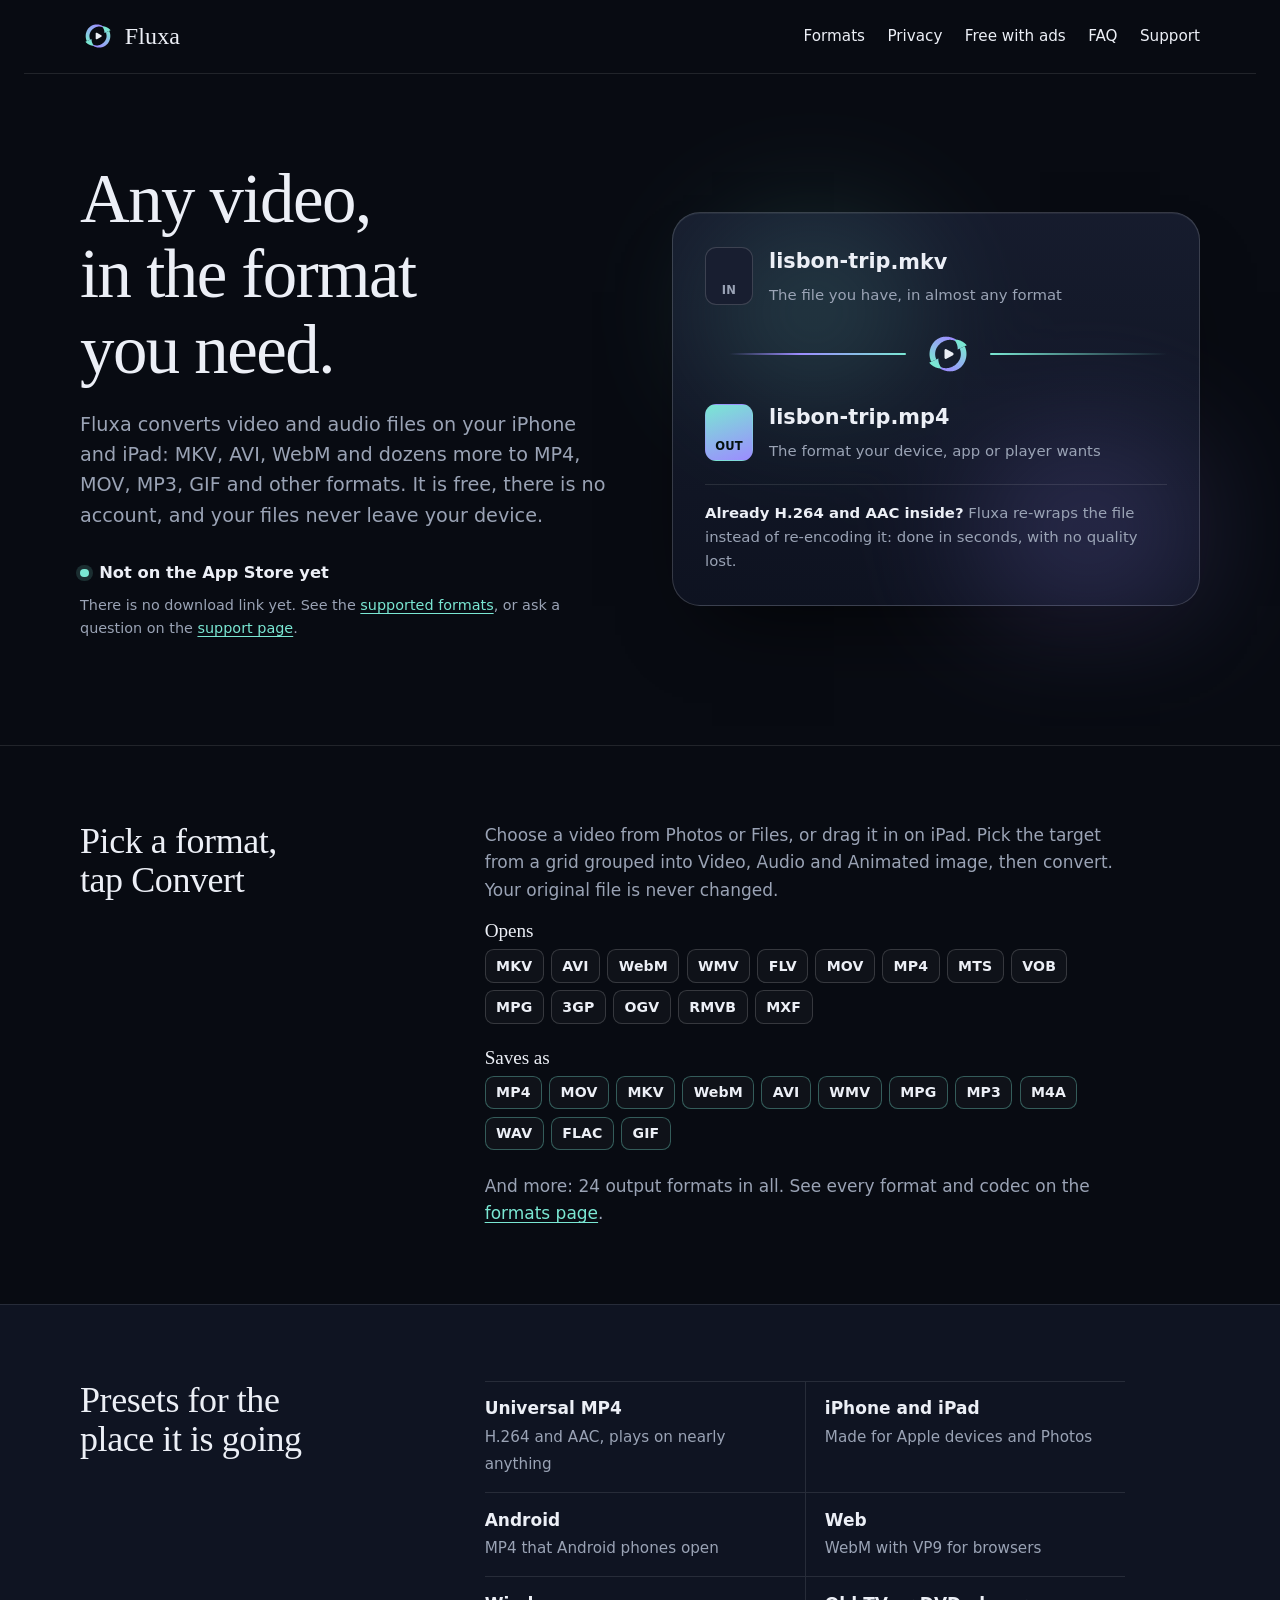
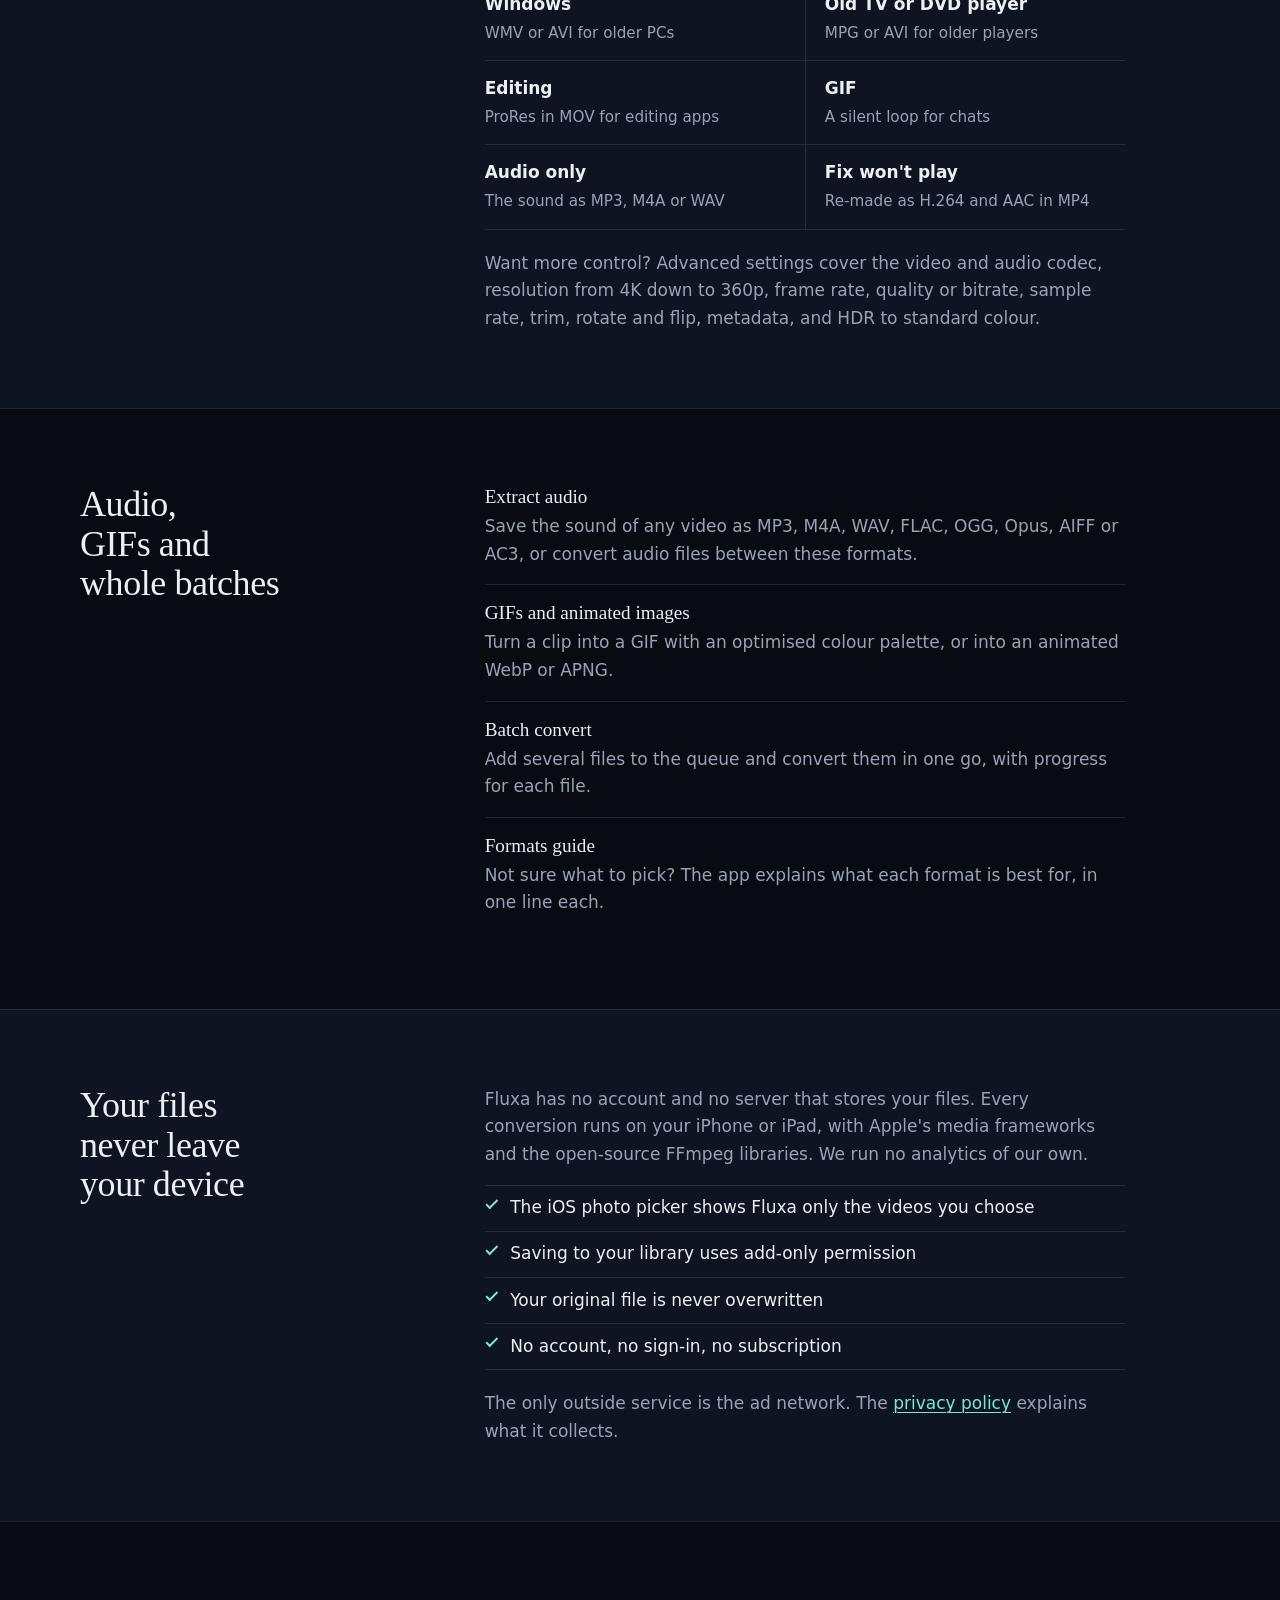
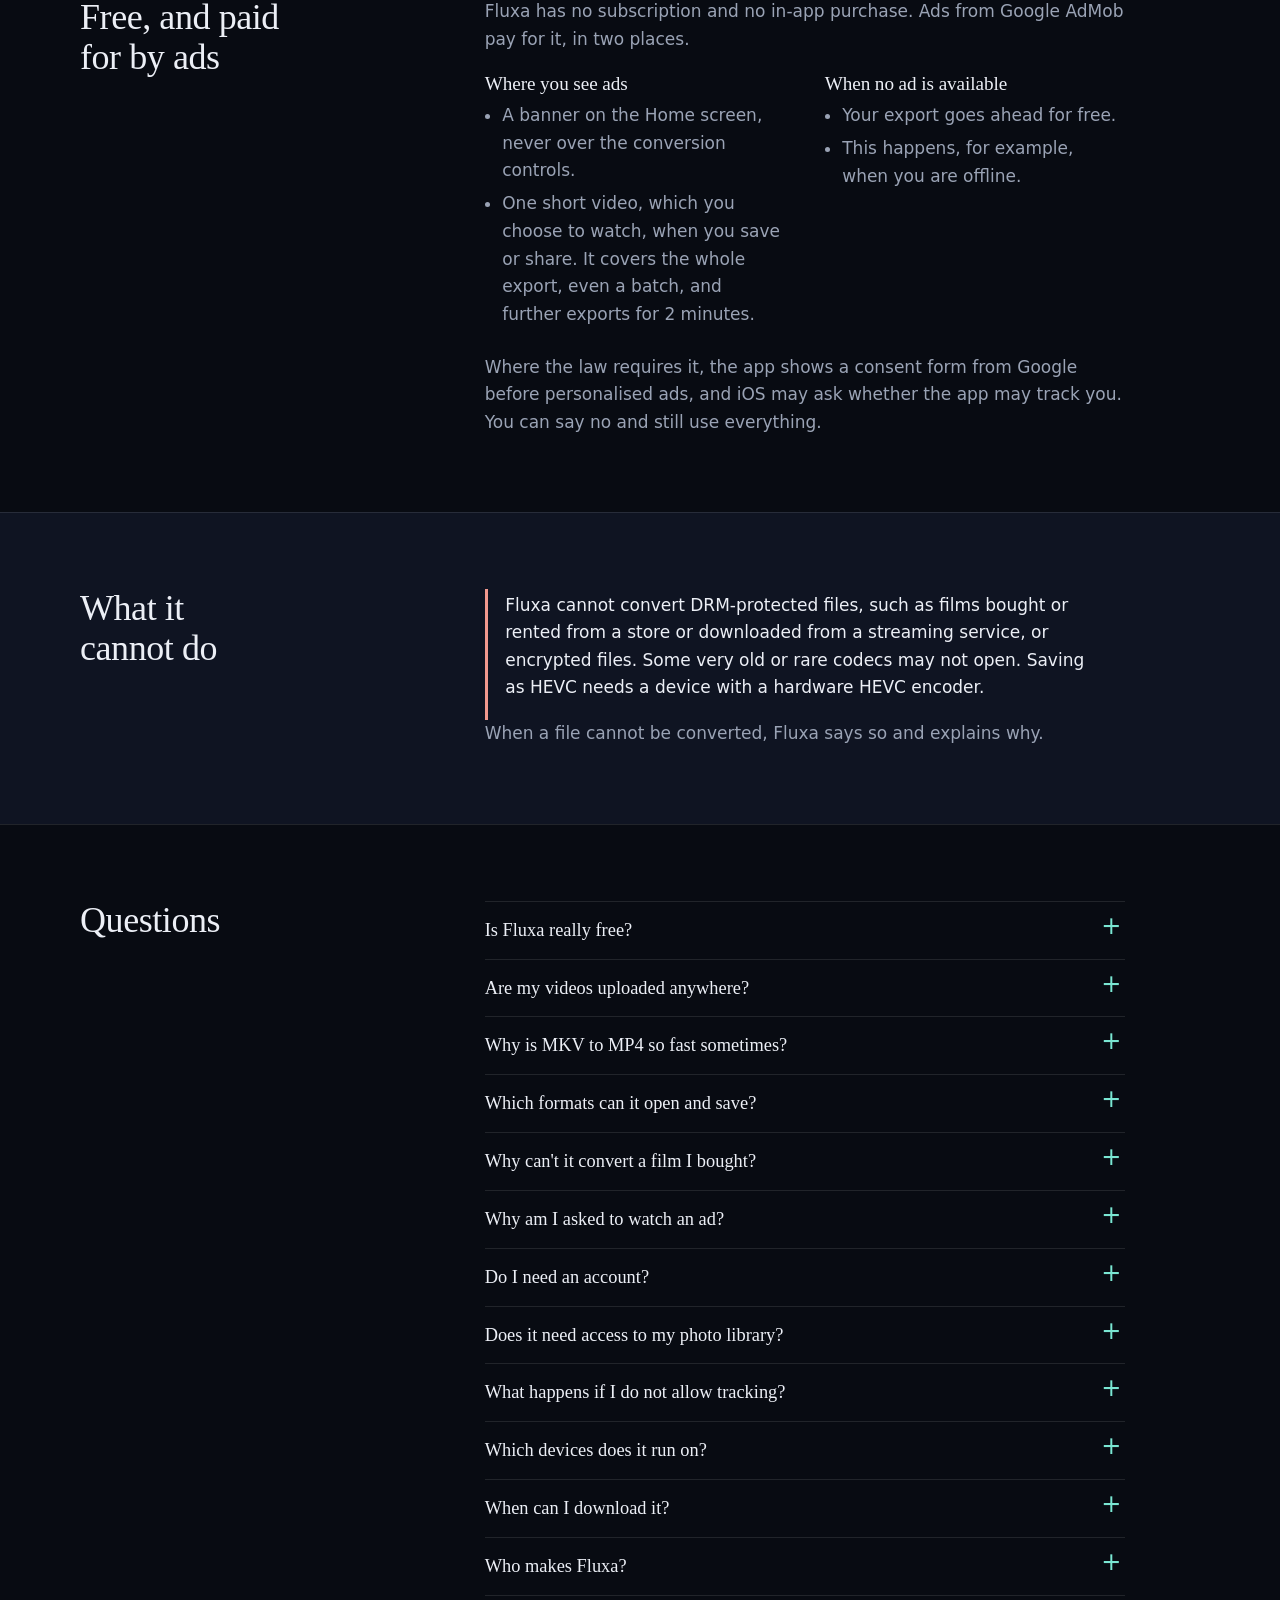
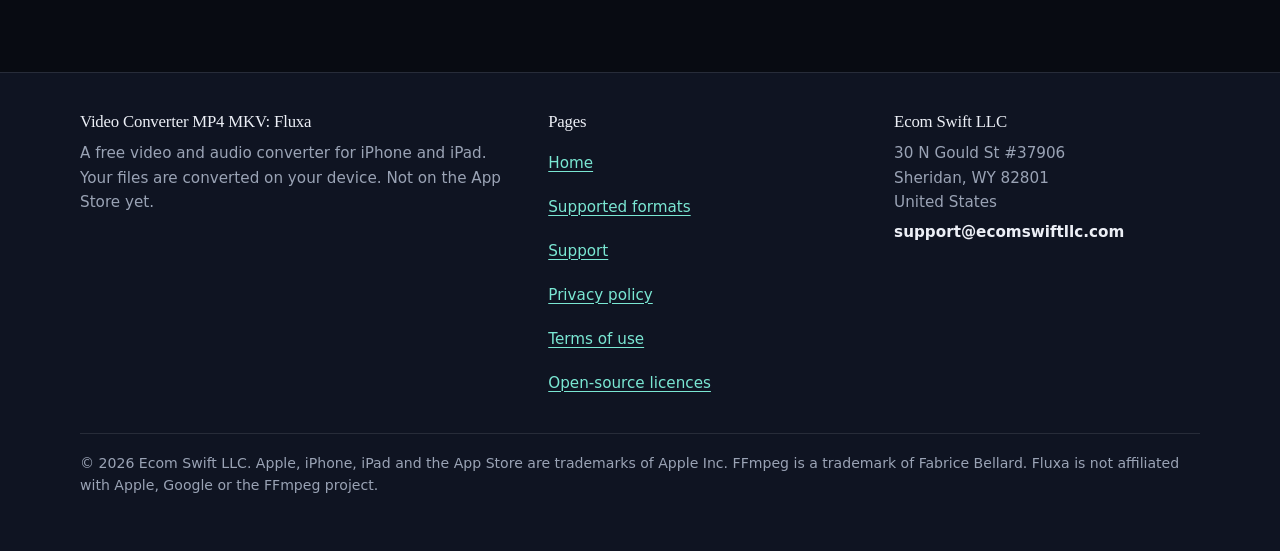
==== website/fluxa/index.html @ 36697237 "Add brand assets, store listing text and website sources Co-Authored-By: Claude Sonnet 5.5 <noreply@" ====
<!doctype html>
<html lang="en">
<head>
<meta charset="utf-8">
<meta name="viewport" content="width=device-width, initial-scale=1, viewport-fit=cover">
<title>Video Converter MP4 MKV: Fluxa | Convert any video and audio</title>
<meta name="description" content="Free video converter for iPhone and iPad. Convert MKV, AVI, WebM, WMV, MOV and more to MP4, extract audio as MP3, make GIFs and convert in batches. Converted on your device, with no account.">
<link rel="canonical" href="https://ecomswiftllc.github.io/fluxa/">
<meta name="theme-color" content="#080B12">
<meta name="color-scheme" content="dark">
<link rel="icon" href="assets/favicon.svg" type="image/svg+xml">
<link rel="icon" href="assets/favicon-32.png" type="image/png" sizes="32x32">
<link rel="apple-touch-icon" href="assets/apple-touch-icon.png">
<meta property="og:type" content="website">
<meta property="og:site_name" content="Video Converter MP4 MKV: Fluxa">
<meta property="og:title" content="Video Converter MP4 MKV: Fluxa | Convert any video and audio">
<meta property="og:description" content="Free video converter for iPhone and iPad. Convert MKV, AVI, WebM, WMV, MOV and more to MP4, extract audio as MP3, make GIFs and convert in batches. Converted on your device, with no account.">
<meta property="og:url" content="https://ecomswiftllc.github.io/fluxa/">
<meta property="og:image" content="https://ecomswiftllc.github.io/fluxa/assets/og-image.png">
<meta property="og:image:width" content="1200">
<meta property="og:image:height" content="630">
<meta property="og:image:alt" content="The Fluxa app icon, two aurora ribbons in a loop around a play button, next to the name Video Converter MP4 MKV: Fluxa">
<meta name="twitter:card" content="summary_large_image">
<meta name="twitter:title" content="Video Converter MP4 MKV: Fluxa | Convert any video and audio">
<meta name="twitter:description" content="Free video converter for iPhone and iPad. Convert MKV, AVI, WebM, WMV, MOV and more to MP4, extract audio as MP3, make GIFs and convert in batches. Converted on your device, with no account.">
<meta name="twitter:image" content="https://ecomswiftllc.github.io/fluxa/assets/og-image.png">
<link rel="stylesheet" href="assets/site.css">
<script type="application/ld+json">
{
  "@context": "https://schema.org",
  "@type": "SoftwareApplication",
  "name": "Video Converter MP4 MKV: Fluxa",
  "alternateName": "Fluxa",
  "url": "https://ecomswiftllc.github.io/fluxa/",
  "applicationCategory": "MultimediaApplication",
  "operatingSystem": "iOS 17.0 or later",
  "description": "A free video and audio converter for iPhone and iPad. Convert MKV, AVI, WebM, WMV, FLV, MOV and more to MP4, MOV, MKV, WebM, AVI, MP3, GIF and other formats. Everything is converted on the device. Supported by ads.",
  "image": "https://ecomswiftllc.github.io/fluxa/assets/icon-512.png",
  "offers": {
    "@type": "Offer",
    "price": "0",
    "priceCurrency": "USD"
  },
  "publisher": {
    "@type": "Organization",
    "name": "Ecom Swift LLC",
    "url": "https://www.ecomswiftllc.com/",
    "address": {
      "@type": "PostalAddress",
      "streetAddress": "30 N Gould St #37906",
      "addressLocality": "Sheridan",
      "addressRegion": "WY",
      "postalCode": "82801",
      "addressCountry": "US"
    }
  },
  "featureList": [
    "Convert between 12 video, 9 audio and 3 animated image formats",
    "Lossless re-wrap when the codecs already fit",
    "Presets for iPhone, Android, web, Windows, DVD players and editing",
    "Extract audio as MP3, M4A, WAV, FLAC and more",
    "GIF, animated WebP and APNG from a clip",
    "Batch queue",
    "Converted on the device, no account"
  ]
}
</script>
<script type="application/ld+json">
{
  "@context": "https://schema.org",
  "@type": "FAQPage",
  "mainEntity": [
    {
      "@type": "Question",
      "name": "Is Fluxa really free?",
      "acceptedAnswer": {
        "@type": "Answer",
        "text": "Yes. There is no subscription, no in-app purchase, no paid version and no watermark. Ads from Google AdMob pay for the app: a banner on the Home screen, and one rewarded video that you choose to watch before you save or share."
      }
    },
    {
      "@type": "Question",
      "name": "Are my videos uploaded anywhere?",
      "acceptedAnswer": {
        "@type": "Answer",
        "text": "No. Fluxa converts every file on your iPhone or iPad. We never receive your videos, your audio or your file names."
      }
    },
    {
      "@type": "Question",
      "name": "Why is MKV to MP4 so fast sometimes?",
      "acceptedAnswer": {
        "@type": "Answer",
        "text": "Many MKV files already hold H.264 or HEVC video and AAC audio, which MP4 can hold too. Then Fluxa only moves the streams into the new container instead of re-encoding them. It takes seconds and the picture and sound are exactly the same."
      }
    },
    {
      "@type": "Question",
      "name": "Which formats can it open and save?",
      "acceptedAnswer": {
        "@type": "Answer",
        "text": "It opens MKV, AVI, WebM, WMV, FLV, MOV, MP4, MTS, VOB and many more, and saves 12 video formats, 9 audio formats and 3 animated image formats. The formats page has the full list with codecs."
      }
    },
    {
      "@type": "Question",
      "name": "Why can't it convert a film I bought?",
      "acceptedAnswer": {
        "@type": "Answer",
        "text": "Films and shows bought or rented from a store, or downloaded from a streaming service, are protected by DRM. Fluxa cannot read protected or encrypted files, and it tells you so instead of failing quietly."
      }
    },
    {
      "@type": "Question",
      "name": "Why am I asked to watch an ad?",
      "acceptedAnswer": {
        "@type": "Answer",
        "text": "When you save or share, the app offers one short video that you choose to watch. One watched ad covers that export, even a whole batch, and further exports for 2 minutes. If you choose Not now, nothing is saved and you can try again any time. If no ad is available, for example when you are offline, the export goes ahead anyway. Choosing formats and converting never needs an ad."
      }
    },
    {
      "@type": "Question",
      "name": "Do I need an account?",
      "acceptedAnswer": {
        "@type": "Answer",
        "text": "No. There is no sign-in and no sign-up."
      }
    },
    {
      "@type": "Question",
      "name": "Does it need access to my photo library?",
      "acceptedAnswer": {
        "@type": "Answer",
        "text": "Not to open files. You pick videos with the iOS photo picker, and Fluxa sees only the ones you choose. To save a result, the app asks for add-only permission, which lets it add items and does not let it read your library. Files from the Files app need no permission."
      }
    },
    {
      "@type": "Question",
      "name": "What happens if I do not allow tracking?",
      "acceptedAnswer": {
        "@type": "Answer",
        "text": "The app works the same and the ads are less personalised. You can change the choice any time in iOS Settings under Privacy and Security, then Tracking. Fluxa runs no analytics of its own."
      }
    },
    {
      "@type": "Question",
      "name": "Which devices does it run on?",
      "acceptedAnswer": {
        "@type": "Answer",
        "text": "iPhone and iPad with iOS 17 or iPadOS 17 or later, in portrait and landscape. Saving as HEVC uses the hardware encoder, which some older devices do not have; Fluxa then offers H.264."
      }
    },
    {
      "@type": "Question",
      "name": "When can I download it?",
      "acceptedAnswer": {
        "@type": "Answer",
        "text": "Fluxa is not on the App Store yet, so there is no download link. This page will link to the App Store listing once the app is available."
      }
    },
    {
      "@type": "Question",
      "name": "Who makes Fluxa?",
      "acceptedAnswer": {
        "@type": "Answer",
        "text": "Ecom Swift LLC, a company registered in Wyoming, United States. You can reach us on the support page."
      }
    }
  ]
}
</script>
</head>
<body>
<a class="skip" href="#main">Skip to content</a>
<header class="site-header">
  <div class="wrap">
    <a class="brand" href="./"><img src="assets/fluxa-mark.svg" alt="" width="36" height="36">Fluxa</a>
    <nav class="nav" aria-label="Main">
      <a href="formats/">Formats</a>
      <a href="./#private">Privacy</a>
      <a href="./#free">Free with ads</a>
      <a href="./#faq">FAQ</a>
      <a href="support/">Support</a>
    </nav>
  </div>
</header>

<main id="main">
  <section class="hero" aria-labelledby="h1">
    <div class="wrap">
      <div>
        <h1 id="h1">Any video, in the format you need.</h1>
        <p class="lede">Fluxa converts video and audio files on your iPhone and iPad: MKV, AVI, WebM and dozens more to MP4, MOV, MP3, GIF and other formats. It is free, there is no account, and your files never leave your device.</p>
        <p class="status">Not on the App Store yet</p>
        <p class="small hero-note">There is no download link yet. See the <a href="formats/">supported formats</a>, or ask a question on the <a href="support/">support page</a>.</p>
      </div>
      <figure class="specimen" aria-label="Example: a file named lisbon-trip.mkv becomes lisbon-trip.mp4">
        <div class="file">
          <div class="doc-ico" aria-hidden="true">IN</div>
          <p class="fname" aria-hidden="true">lisbon-trip<span class="ext"><span class="roll"><span>.mkv</span><span>.avi</span><span>.webm</span><span>.wmv</span><span>.flv</span><span>.mts</span><span>.mkv</span></span></span></p>
          <p class="fmeta">The file you have, in almost any format</p>
        </div>
        <div class="flux" aria-hidden="true"><img src="assets/fluxa-mark.svg" alt="" width="54" height="54"></div>
        <div class="file out">
          <div class="doc-ico" aria-hidden="true">OUT</div>
          <p class="fname" aria-hidden="true">lisbon-trip.mp4</p>
          <p class="fmeta">The format your device, app or player wants</p>
        </div>
        <figcaption class="flux-note"><strong>Already H.264 and AAC inside?</strong> Fluxa re-wraps the file instead of re-encoding it: done in seconds, with no quality lost.</figcaption>
      </figure>
    </div>
  </section>


  <section class="section" id="convert" aria-labelledby="h-convert">
    <div class="wrap">
      <h2 id="h-convert">Pick a format, tap Convert</h2>
      <div class="section-body">
        <p>Choose a video from Photos or Files, or drag it in on iPad. Pick the target from a grid grouped into Video, Audio and Animated image, then convert. Your original file is never changed.</p>
        <h3>Opens</h3>
        <ul class="tokens "><li>MKV</li><li>AVI</li><li>WebM</li><li>WMV</li><li>FLV</li><li>MOV</li><li>MP4</li><li>MTS</li><li>VOB</li><li>MPG</li><li>3GP</li><li>OGV</li><li>RMVB</li><li>MXF</li></ul>
        <h3>Saves as</h3>
        <ul class="tokens out"><li>MP4</li><li>MOV</li><li>MKV</li><li>WebM</li><li>AVI</li><li>WMV</li><li>MPG</li><li>MP3</li><li>M4A</li><li>WAV</li><li>FLAC</li><li>GIF</li></ul>
        <p>And more: 24 output formats in all. See every format and codec on the <a href="formats/">formats page</a>.</p>
      </div>
    </div>
  </section>

  <section class="section band" id="presets" aria-labelledby="h-presets">
    <div class="wrap">
      <h2 id="h-presets">Presets for the place it is going</h2>
      <div class="section-body">
        <ul class="presets">
          <li><strong>Universal MP4</strong><span>H.264 and AAC, plays on nearly anything</span></li>
          <li><strong>iPhone and iPad</strong><span>Made for Apple devices and Photos</span></li>
          <li><strong>Android</strong><span>MP4 that Android phones open</span></li>
          <li><strong>Web</strong><span>WebM with VP9 for browsers</span></li>
          <li><strong>Windows</strong><span>WMV or AVI for older PCs</span></li>
          <li><strong>Old TV or DVD player</strong><span>MPG or AVI for older players</span></li>
          <li><strong>Editing</strong><span>ProRes in MOV for editing apps</span></li>
          <li><strong>GIF</strong><span>A silent loop for chats</span></li>
          <li><strong>Audio only</strong><span>The sound as MP3, M4A or WAV</span></li>
          <li><strong>Fix won&#x27;t play</strong><span>Re-made as H.264 and AAC in MP4</span></li>
        </ul>
        <p>Want more control? Advanced settings cover the video and audio codec, resolution from 4K down to 360p, frame rate, quality or bitrate, sample rate, trim, rotate and flip, metadata, and HDR to standard colour.</p>
      </div>
    </div>
  </section>

  <section class="section" id="more" aria-labelledby="h-more">
    <div class="wrap">
      <h2 id="h-more">Audio, GIFs and whole batches</h2>
      <div class="section-body">
        <dl class="defs">
          <div><dt>Extract audio</dt><dd>Save the sound of any video as MP3, M4A, WAV, FLAC, OGG, Opus, AIFF or AC3, or convert audio files between these formats.</dd></div>
          <div><dt>GIFs and animated images</dt><dd>Turn a clip into a GIF with an optimised colour palette, or into an animated WebP or APNG.</dd></div>
          <div><dt>Batch convert</dt><dd>Add several files to the queue and convert them in one go, with progress for each file.</dd></div>
          <div><dt>Formats guide</dt><dd>Not sure what to pick? The app explains what each format is best for, in one line each.</dd></div>
        </dl>
      </div>
    </div>
  </section>

  <section class="section band" id="private" aria-labelledby="h-private">
    <div class="wrap">
      <h2 id="h-private">Your files never leave your device</h2>
      <div class="section-body">
        <p>Fluxa has no account and no server that stores your files. Every conversion runs on your iPhone or iPad, with Apple's media frameworks and the open-source FFmpeg libraries. We run no analytics of our own.</p>
        <ul class="checks">
          <li>The iOS photo picker shows Fluxa only the videos you choose</li>
          <li>Saving to your library uses add-only permission</li>
          <li>Your original file is never overwritten</li>
          <li>No account, no sign-in, no subscription</li>
        </ul>
        <p>The only outside service is the ad network. The <a href="privacy/">privacy policy</a> explains what it collects.</p>
      </div>
    </div>
  </section>

  <section class="section" id="free" aria-labelledby="h-free">
    <div class="wrap">
      <h2 id="h-free">Free, and paid for by ads</h2>
      <div class="section-body">
        <p>Fluxa has no subscription and no in-app purchase. Ads from Google AdMob pay for it, in two places.</p>
        <div class="split">
          <div>
            <h3>Where you see ads</h3>
            <ul>
              <li>A banner on the Home screen, never over the conversion controls.</li>
              <li>One short video, which you choose to watch, when you save or share. It covers the whole export, even a batch, and further exports for 2 minutes.</li>
            </ul>
          </div>
          <div>
            <h3>When no ad is available</h3>
            <ul>
              <li>Your export goes ahead for free.</li>
              <li>This happens, for example, when you are offline.</li>
            </ul>
          </div>
        </div>
        <p>Where the law requires it, the app shows a consent form from Google before personalised ads, and iOS may ask whether the app may track you. You can say no and still use everything.</p>
      </div>
    </div>
  </section>

  <section class="section band" id="limits" aria-labelledby="h-limits">
    <div class="wrap">
      <h2 id="h-limits">What it cannot do</h2>
      <div class="section-body">
        <div class="limit">
          <p>Fluxa cannot convert DRM-protected files, such as films bought or rented from a store or downloaded from a streaming service, or encrypted files. Some very old or rare codecs may not open. Saving as HEVC needs a device with a hardware HEVC encoder.</p>
        </div>
        <p>When a file cannot be converted, Fluxa says so and explains why.</p>
      </div>
    </div>
  </section>

  <section class="section faq" id="faq" aria-labelledby="h-faq">
    <div class="wrap">
      <h2 id="h-faq">Questions</h2>
      <div class="section-body">
        <details><summary>Is Fluxa really free?</summary><div class="answer"><p>Yes. There is no subscription, no in-app purchase, no paid version and no watermark. Ads from Google AdMob pay for the app: a banner on the Home screen, and one rewarded video that you choose to watch before you save or share.</p></div></details>
        <details><summary>Are my videos uploaded anywhere?</summary><div class="answer"><p>No. Fluxa converts every file on your iPhone or iPad. We never receive your videos, your audio or your file names.</p></div></details>
        <details><summary>Why is MKV to MP4 so fast sometimes?</summary><div class="answer"><p>Many MKV files already hold H.264 or HEVC video and AAC audio, which MP4 can hold too. Then Fluxa only moves the streams into the new container instead of re-encoding them. It takes seconds and the picture and sound are exactly the same.</p></div></details>
        <details><summary>Which formats can it open and save?</summary><div class="answer"><p>It opens MKV, AVI, WebM, WMV, FLV, MOV, MP4, MTS, VOB and many more, and saves 12 video formats, 9 audio formats and 3 animated image formats. The <a href="formats/">formats page</a> has the full list with codecs.</p></div></details>
        <details><summary>Why can&#x27;t it convert a film I bought?</summary><div class="answer"><p>Films and shows bought or rented from a store, or downloaded from a streaming service, are protected by DRM. Fluxa cannot read protected or encrypted files, and it tells you so instead of failing quietly.</p></div></details>
        <details><summary>Why am I asked to watch an ad?</summary><div class="answer"><p>When you save or share, the app offers one short video that you choose to watch. One watched ad covers that export, even a whole batch, and further exports for 2 minutes. If you choose Not now, nothing is saved and you can try again any time. If no ad is available, for example when you are offline, the export goes ahead anyway. Choosing formats and converting never needs an ad.</p></div></details>
        <details><summary>Do I need an account?</summary><div class="answer"><p>No. There is no sign-in and no sign-up.</p></div></details>
        <details><summary>Does it need access to my photo library?</summary><div class="answer"><p>Not to open files. You pick videos with the iOS photo picker, and Fluxa sees only the ones you choose. To save a result, the app asks for add-only permission, which lets it add items and does not let it read your library. Files from the Files app need no permission.</p></div></details>
        <details><summary>What happens if I do not allow tracking?</summary><div class="answer"><p>The app works the same and the ads are less personalised. You can change the choice any time in iOS Settings under Privacy and Security, then Tracking. Fluxa runs no analytics of its own.</p></div></details>
        <details><summary>Which devices does it run on?</summary><div class="answer"><p>iPhone and iPad with iOS 17 or iPadOS 17 or later, in portrait and landscape. Saving as HEVC uses the hardware encoder, which some older devices do not have; Fluxa then offers H.264.</p></div></details>
        <details><summary>When can I download it?</summary><div class="answer"><p>Fluxa is not on the App Store yet, so there is no download link. This page will link to the App Store listing once the app is available.</p></div></details>
        <details><summary>Who makes Fluxa?</summary><div class="answer"><p>Ecom Swift LLC, a company registered in Wyoming, United States. You can reach us on the <a href="support/">support page</a>.</p></div></details>
      </div>
    </div>
  </section>
</main>
<footer class="site-footer">
  <div class="wrap">
    <div>
      <h2>Video Converter MP4 MKV: Fluxa</h2>
      <p>A free video and audio converter for iPhone and iPad. Your files are converted on your device. Not on the App Store yet.</p>
    </div>
    <nav aria-label="Footer">
      <h2>Pages</h2>
      <ul>
        <li><a href="./">Home</a></li>
        <li><a href="formats/">Supported formats</a></li>
        <li><a href="support/">Support</a></li>
        <li><a href="privacy/">Privacy policy</a></li>
        <li><a href="terms/">Terms of use</a></li>
        <li><a href="licenses/">Open-source licences</a></li>
      </ul>
    </nav>
    <div>
      <h2>Ecom Swift LLC</h2>
      <p>30 N Gould St #37906<br>Sheridan, WY 82801<br>United States</p>
      <p class="email">support@ecomswiftllc.com</p>
    </div>
    <p class="legalline">&copy; 2026 Ecom Swift LLC. Apple, iPhone, iPad and the App Store are trademarks of Apple Inc. FFmpeg is a trademark of Fabrice Bellard. Fluxa is not affiliated with Apple, Google or the FFmpeg project.</p>
  </div>
</footer>
</body>
</html>
---- website/fluxa/assets/site.css ----
/* Fluxa site. System fonts only, no external requests. Dark by design, like the app.
   Layout: one calm reading column per section, section titles in a left rail on wide screens.
   Memorable element: the hero specimen, a real file turning into another format along an aurora line. */
:root {
  --ink: #080B12;        /* page */
  --surface: #0F1422;    /* bands, footer */
  --raised: #181E30;     /* panels */
  --hairline: rgba(255, 255, 255, .10);
  --hairline-strong: rgba(255, 255, 255, .16);
  --text: #ECEFF6;       /* body text, 16:1 on ink */
  --muted: #9AA3B5;      /* secondary text, 7.6:1 on ink, 6.9:1 on surface */
  --mint: #7AE7D3;       /* links and accent, 13:1 on ink */
  --violet: #9C8CFF;     /* decorative only */
  --on-accent: #04110F;
  --danger: #F2998F;
  --serif: "New York", ui-serif, "Iowan Old Style", "Palatino Linotype", Palatino, Charter, Georgia, serif;
  --sans: -apple-system, BlinkMacSystemFont, "SF Pro Text", system-ui, "Segoe UI", Roboto, "Helvetica Neue", Arial, sans-serif;
  --gutter: max(1rem, env(safe-area-inset-left, 0px));
  --gutter-r: max(1rem, env(safe-area-inset-right, 0px));
  --measure: 40rem;
  color-scheme: dark;
}
@media (min-width: 40rem) { :root { --gutter: max(1.5rem, env(safe-area-inset-left, 0px)); --gutter-r: max(1.5rem, env(safe-area-inset-right, 0px)); } }

*, *::before, *::after { box-sizing: border-box; }
html { -webkit-text-size-adjust: 100%; scroll-behavior: smooth; background: var(--ink); overflow-x: clip; }
@media (prefers-reduced-motion: reduce) { html { scroll-behavior: auto; } }
body {
  margin: 0;
  background: var(--ink);
  color: var(--text);
  font-family: var(--sans);
  font-size: 1.0625rem;
  line-height: 1.62;
  padding-left: var(--gutter);
  padding-right: var(--gutter-r);
  overflow-x: clip;
}
img, svg { max-width: 100%; display: block; }
a { color: var(--mint); text-underline-offset: 0.18em; text-decoration-thickness: 1px; }
a:hover { text-decoration-thickness: 2px; }
:focus-visible { outline: 3px solid var(--mint); outline-offset: 3px; border-radius: 3px; }
.skip { position: absolute; left: -999px; top: 0; background: var(--mint); color: var(--on-accent); padding: .6rem 1rem; z-index: 20; font-weight: 600; }
.skip:focus { left: 1rem; top: 1rem; }

.wrap { width: 100%; max-width: 70rem; margin-inline: auto; }

/* header */
.site-header { padding-block: .9rem; border-bottom: 1px solid var(--hairline); }
.site-header .wrap { display: flex; flex-wrap: wrap; align-items: center; justify-content: space-between; gap: .3rem 2rem; }
.brand { display: inline-flex; align-items: center; gap: .55rem; min-height: 44px; text-decoration: none; color: var(--text); font-family: var(--serif); font-size: 1.5rem; font-weight: 500; letter-spacing: .005em; }
.brand img { width: 36px; height: 36px; }
.nav { display: flex; flex-wrap: wrap; gap: 0 1.4rem; font-size: .95rem; }
.nav a { color: var(--text); text-decoration: none; min-height: 44px; display: inline-flex; align-items: center; }
.nav a:hover { color: var(--mint); }
.nav a[aria-current="page"] { color: var(--mint); font-weight: 600; }

/* type */
h1, h2, h3 { font-family: var(--serif); font-weight: 500; line-height: 1.1; letter-spacing: -.012em; margin: 0; text-wrap: balance; color: var(--text); }
h1 { font-size: clamp(2.5rem, 5.6vw, 4.3rem); letter-spacing: -.022em; }
h2 { font-size: clamp(1.65rem, 3vw, 2.25rem); }
h3 { font-size: 1.2rem; letter-spacing: -.004em; }
p { margin: 0 0 1rem; }
.lede { font-size: 1.2rem; line-height: 1.58; color: var(--muted); max-width: 34rem; }
.small { font-size: .9rem; color: var(--muted); }

/* hero */
.hero { padding-block: clamp(2.5rem, 7vw, 5.5rem) clamp(3rem, 7vw, 5.5rem); }
.hero .wrap { display: grid; grid-template-columns: minmax(0, 1fr) minmax(0, 1fr); gap: clamp(2rem, 5vw, 4.5rem); align-items: center; }
.hero h1 { margin-bottom: 1.3rem; max-width: 12ch; }
.hero .lede { margin-bottom: 1.8rem; }
.status { display: flex; align-items: center; gap: .65rem; color: var(--text); font-weight: 600; font-size: 1.02rem; margin: 0 0 .5rem; }
.status::before { content: ""; width: .55rem; height: .55rem; border-radius: 50%; background: var(--mint); box-shadow: 0 0 0 4px rgba(122, 231, 211, .16); flex: none; }
.hero-note { max-width: 31rem; }

/* the specimen: one file, before and after, joined by the aurora line */
.specimen { position: relative; margin: 0; padding: clamp(1.25rem, 3vw, 2rem); border-radius: 1.75rem; background:
  linear-gradient(180deg, rgba(24, 30, 48, .92), rgba(15, 20, 34, .92)); border: 1px solid var(--hairline-strong);
  box-shadow: 0 40px 80px -40px rgba(0, 0, 0, .8), inset 0 1px 0 rgba(255, 255, 255, .06); isolation: isolate; }
.specimen::before { content: ""; position: absolute; inset: -12% -8%; z-index: -1; filter: blur(48px); opacity: .55;
  background: radial-gradient(40% 45% at 30% 30%, rgba(122, 231, 211, .35), transparent 70%), radial-gradient(45% 50% at 75% 75%, rgba(156, 140, 255, .4), transparent 70%); }
.file { display: grid; grid-template-columns: auto minmax(0, 1fr); gap: .25rem 1rem; align-items: center; }
.file .doc-ico { grid-row: span 2; width: 3rem; height: 3.6rem; border-radius: .7rem; background: var(--raised); border: 1px solid var(--hairline-strong); display: grid; place-items: end center; padding-bottom: .45rem; font: 700 .72rem/1 var(--sans); letter-spacing: .02em; color: var(--muted); }
.file.out .doc-ico { background: linear-gradient(160deg, #7AE7D3, #9C8CFF); color: var(--on-accent); border-color: transparent; }
.fname { margin: 0; font-size: clamp(1.05rem, 2.2vw, 1.3rem); font-weight: 600; color: var(--text); overflow-wrap: anywhere; display: flex; align-items: baseline; }
.fmeta { font-size: .93rem; color: var(--muted); margin: 0; }
.ext { display: inline-block; height: 1.35em; overflow: hidden; vertical-align: bottom; }
.ext span { display: block; line-height: 1.35em; }
.ext .rest { color: var(--muted); }
@media (prefers-reduced-motion: no-preference) {
  .ext .roll { animation: ext-roll 5s cubic-bezier(.7, 0, .3, 1) .4s 1 both; /* plays once, under 5 s (WCAG 2.2.2) */ }
  @keyframes ext-roll {
    0%, 12% { transform: translateY(0); }
    16%, 28% { transform: translateY(-1.35em); }
    32%, 44% { transform: translateY(-2.7em); }
    48%, 60% { transform: translateY(-4.05em); }
    64%, 76% { transform: translateY(-5.4em); }
    80%, 92% { transform: translateY(-6.75em); }
    96%, 100% { transform: translateY(-8.1em); }
  }
}
.flux { display: grid; grid-template-columns: minmax(0, 1fr) auto minmax(0, 1fr); align-items: center; gap: .9rem; margin: 1.25rem 0 1.25rem 1.5rem; }
.flux::before, .flux::after { content: ""; height: 2px; border-radius: 2px; background: linear-gradient(90deg, rgba(156, 140, 255, 0), #9C8CFF 40%, #7AE7D3); }
.flux::after { background: linear-gradient(90deg, #7AE7D3, rgba(122, 231, 211, 0)); }
.flux img { width: 3.4rem; height: 3.4rem; }
.flux-note { margin: 1.3rem 0 0; padding-top: 1rem; border-top: 1px solid var(--hairline); font-size: .93rem; color: var(--muted); }
.flux-note strong { color: var(--text); font-weight: 600; }

/* format tokens */
.tokens { display: flex; flex-wrap: wrap; gap: .45rem; margin: .2rem 0 1.4rem; padding: 0; list-style: none; }
.tokens li { padding: .28rem .65rem; border-radius: .55rem; border: 1px solid var(--hairline-strong); background: rgba(255, 255, 255, .03); font-size: .88rem; font-weight: 600; letter-spacing: .01em; color: var(--text); }
.tokens.out li { border-color: rgba(122, 231, 211, .35); }

/* app screenshots, shown only when real captures exist */
.shots-section { padding-block: clamp(2.75rem, 6vw, 4.75rem); border-top: 1px solid var(--hairline); }
.shots-section h2 { margin-bottom: 1.6rem; }
.shots { display: grid; grid-auto-flow: column; grid-auto-columns: minmax(13rem, 16rem); gap: 1.25rem; overflow-x: auto; padding: .25rem .25rem 1.25rem; margin: 0; list-style: none; scroll-snap-type: x proximity; scrollbar-color: var(--hairline-strong) transparent; scrollbar-width: thin; }
.shots li { scroll-snap-align: start; }
.shots img { width: 100%; height: auto; border-radius: 1.4rem; border: 1px solid var(--hairline); }

/* sections */
.section { padding-block: clamp(2.75rem, 6vw, 4.75rem); padding-inline: var(--gutter) var(--gutter-r); margin-inline: calc(var(--gutter) * -1) calc(var(--gutter-r) * -1); border-top: 1px solid var(--hairline); }
.section .wrap { display: grid; grid-template-columns: minmax(0, 1fr) minmax(0, 2.1fr); gap: 1.25rem clamp(2rem, 5vw, 4.5rem); }
.section h2 { max-width: 13ch; }
.section-body { min-width: 0; max-width: var(--measure); }
.section-body > *:last-child { margin-bottom: 0; }
.section-body p { color: var(--muted); }
.section-body p strong { color: var(--text); }
.section-body h3 { margin: 0 0 .5rem; }
.band { background: var(--surface); }

.defs { margin: 0; padding: 0; }
.defs > div { padding-block: 1rem; border-top: 1px solid var(--hairline); }
.defs > div:first-child { border-top: 0; padding-top: 0; }
.defs dt { font-family: var(--serif); font-weight: 500; font-size: 1.2rem; line-height: 1.3; margin-bottom: .2rem; color: var(--text); }
.defs dd { margin: 0; color: var(--muted); }

.presets { display: grid; grid-template-columns: repeat(2, minmax(0, 1fr)); margin: 0 0 1.25rem; padding: 0; list-style: none; border-top: 1px solid var(--hairline); }
.presets li { padding: .85rem 1.2rem .9rem 0; border-bottom: 1px solid var(--hairline); }
.presets li:nth-child(even) { padding-left: 1.2rem; border-left: 1px solid var(--hairline); padding-right: 0; }
.presets strong { display: block; color: var(--text); font-weight: 600; }
.presets span { color: var(--muted); font-size: .95rem; }

.checks { list-style: none; margin: 0 0 1.25rem; padding: 0; }
.checks li { padding: .55rem 0 .55rem 1.6rem; border-top: 1px solid var(--hairline); position: relative; color: var(--text); }
.checks li:last-child { border-bottom: 1px solid var(--hairline); }
.checks li::before { content: ""; position: absolute; left: .25rem; top: .72rem; width: .38rem; height: .72rem; border-right: 2px solid var(--mint); border-bottom: 2px solid var(--mint); transform: rotate(45deg); }

.split { display: grid; grid-template-columns: repeat(2, minmax(0, 1fr)); gap: 1.5rem 2.5rem; margin-block: 1.25rem; }
.split ul { margin: 0; padding-left: 1.1rem; color: var(--muted); }
.split li { margin-bottom: .35rem; }

.limit { border-left: 3px solid var(--danger); padding: .15rem 0 .15rem 1.1rem; max-width: 38rem; }
.limit p { color: var(--text); }

/* faq */
.faq details { border-top: 1px solid var(--hairline); }
.faq details:last-child { border-bottom: 1px solid var(--hairline); }
.faq summary { cursor: pointer; list-style: none; padding: 1rem 2.2rem 1rem 0; font-family: var(--serif); font-weight: 500; font-size: 1.15rem; line-height: 1.35; position: relative; min-height: 44px; color: var(--text); }
.faq summary::-webkit-details-marker { display: none; }
.faq summary::after { content: "+"; position: absolute; right: .2rem; top: .75rem; font-family: var(--sans); font-weight: 300; font-size: 1.5rem; color: var(--mint); line-height: 1; }
.faq details[open] summary::after { content: "\2212"; }
.faq summary:hover { color: var(--mint); }
.faq .answer { padding: 0 0 1.1rem; color: var(--muted); max-width: 36rem; }
.faq .answer p:last-child { margin-bottom: 0; }

/* inner pages */
.page { padding-block: clamp(2.25rem, 5vw, 4rem) clamp(3rem, 6vw, 5rem); }
.page .doc { max-width: 42rem; }
.page .wide { max-width: 62rem; }
.page h1 { font-size: clamp(2.1rem, 4.4vw, 3rem); margin-bottom: 1.4rem; }
.page h2 { font-size: 1.5rem; margin: 2.4rem 0 .7rem; }
.page h3 { margin: 1.6rem 0 .5rem; }
.page ul, .page ol { padding-left: 1.2rem; }
.page li { margin-bottom: .4rem; }
.page .doc p, .page .doc li { color: var(--text); }
.page .doc .lede, .page .doc .small, .page .meta p { color: var(--muted); }
.page .meta { margin-bottom: 1.5rem; padding-bottom: 1rem; border-bottom: 1px solid var(--hairline); }
.page .meta p { margin-bottom: .2rem; }
.page .meta strong { color: var(--text); }
.contact-line { font-family: var(--serif); font-size: clamp(1.3rem, 4vw, 1.65rem); font-weight: 500; margin: .4rem 0 1rem; overflow-wrap: anywhere; }
.page .doc .contact-line { color: var(--mint); }
.page .faq .answer p, .page .faq .answer li { color: var(--muted); }
.page .faq .answer ol { margin: 0 0 1rem; }
.page .lic { border-top: 1px solid var(--hairline); padding-top: .2rem; }

/* format tables */
.table-scroll { overflow-x: auto; margin: 0 0 1.5rem; border: 1px solid var(--hairline); border-radius: 1rem; background: var(--surface); }
.table-scroll:focus-visible { outline-offset: 2px; }
table.fmt { border-collapse: collapse; width: 100%; min-width: 40rem; font-size: .95rem; }
table.fmt caption { text-align: left; padding: 1rem 1.1rem .4rem; font-family: var(--serif); font-size: 1.2rem; color: var(--text); }
table.fmt th, table.fmt td { text-align: left; vertical-align: top; padding: .7rem 1.1rem; border-top: 1px solid var(--hairline); }
table.fmt thead th { color: var(--muted); font-weight: 600; font-size: .85rem; border-top: 0; }
table.fmt tbody th { color: var(--text); font-weight: 700; white-space: nowrap; }
table.fmt td { color: var(--muted); }
table.fmt td.best { color: var(--text); }
table.fmt.lib { min-width: 0; }
table.fmt.lib tbody th { white-space: normal; }
table.fmt.lib td[data-label="Licence"] { white-space: nowrap; }
.ingroups { display: grid; grid-template-columns: repeat(2, minmax(0, 1fr)); gap: 0 2.5rem; margin-bottom: 1rem; }
.ingroups h3 { margin-top: 1.2rem; }

/* footer */
.site-footer { background: var(--surface); border-top: 1px solid var(--hairline); margin-inline: calc(var(--gutter) * -1) calc(var(--gutter-r) * -1); padding: 2.5rem var(--gutter-r) 3rem var(--gutter); }
.site-footer .wrap { display: grid; grid-template-columns: minmax(0, 1.4fr) minmax(0, 1fr) minmax(0, 1fr); gap: 1.75rem 2.5rem; font-size: .95rem; }
.site-footer h2 { font-size: 1.05rem; margin-bottom: .6rem; }
.site-footer p { margin: 0 0 .35rem; color: var(--muted); }
.site-footer ul { list-style: none; padding: 0; margin: 0; }
.site-footer li a { display: inline-flex; align-items: center; min-height: 44px; }
.legalline { grid-column: 1 / -1; border-top: 1px solid var(--hairline); padding-top: 1.1rem; color: var(--muted); font-size: .88rem; }

@media (max-width: 52rem) {
  .hero .wrap { grid-template-columns: minmax(0, 1fr); }
  .section .wrap { grid-template-columns: minmax(0, 1fr); }
  .section h2 { max-width: none; }
  .site-footer .wrap { grid-template-columns: minmax(0, 1fr) minmax(0, 1fr); }
  .site-footer .wrap > :first-child { grid-column: 1 / -1; }
}
@media (max-width: 34rem) {
  body { font-size: 1rem; }
  .split, table.fmt.lib { min-width: 0; }
table.fmt.lib tbody th { white-space: normal; }
table.fmt.lib td[data-label="Licence"] { white-space: nowrap; }
.ingroups { grid-template-columns: minmax(0, 1fr); }
  .presets { grid-template-columns: minmax(0, 1fr); }
  .presets li, .presets li:nth-child(even) { padding: .8rem 0 .85rem; border-left: 0; }
  .site-footer .wrap { grid-template-columns: minmax(0, 1fr); }
  .nav { gap: 0 1rem; font-size: .92rem; }
  .flux { margin-left: 0; }
  /* format tables stack into one block per format */
  table.fmt { min-width: 0; }
  table.fmt thead { position: absolute; width: 1px; height: 1px; overflow: hidden; clip: rect(0 0 0 0); }
  table.fmt tr { display: block; padding: .8rem 1rem .9rem; border-top: 1px solid var(--hairline); }
  table.fmt tbody th, table.fmt td { display: block; padding: 0; border: 0; white-space: normal; }
  table.fmt tbody th { font-size: 1.05rem; margin-bottom: .15rem; }
  table.fmt td + td { margin-top: .35rem; }
  table.fmt td[data-label]:not(.best)::before { content: attr(data-label) ": "; color: var(--text); font-weight: 600; }
  .specimen::before { inset: -6% 0; }
}

.sr-only { position: absolute; width: 1px; height: 1px; padding: 0; margin: -1px; overflow: hidden; clip: rect(0 0 0 0); white-space: nowrap; border: 0; }

/* email shown as selectable text */
.email { user-select: all; overflow-wrap: anywhere; font-weight: 600; color: inherit; }
.site-footer .email { color: var(--text); }
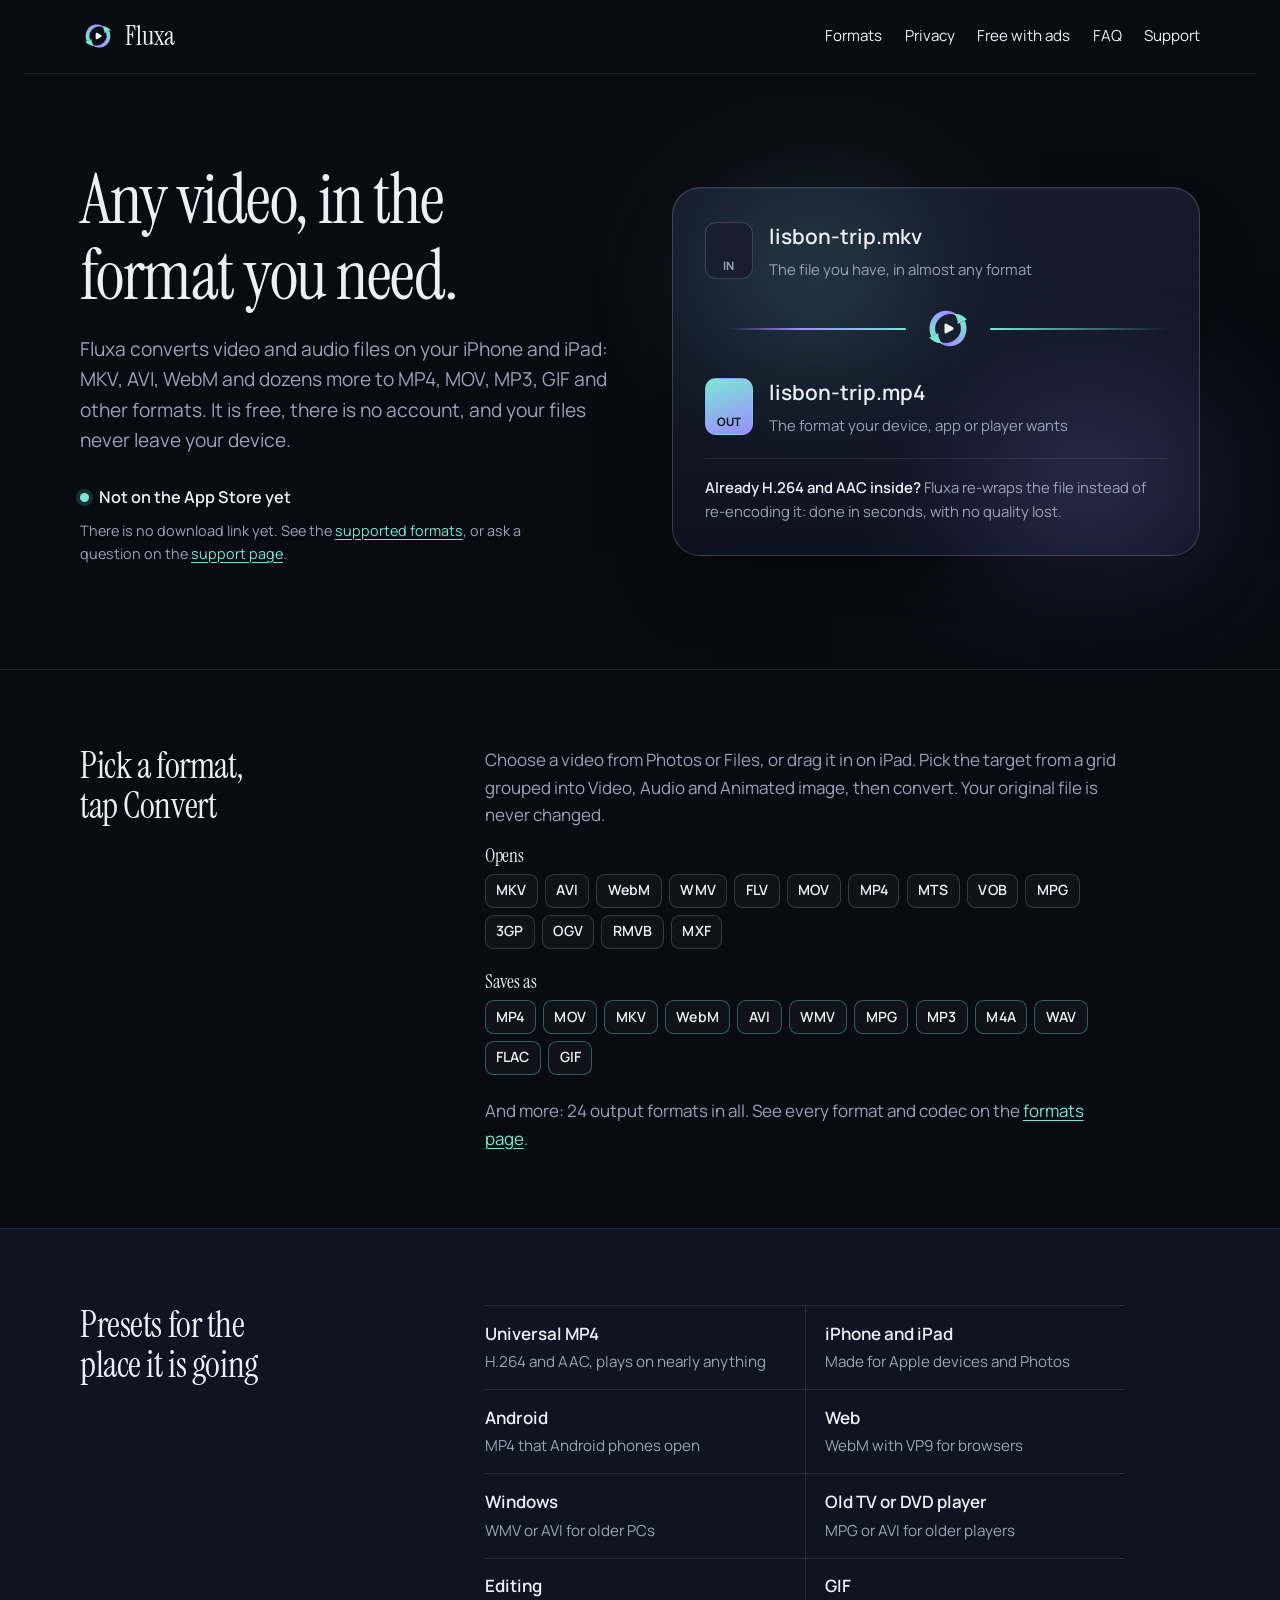
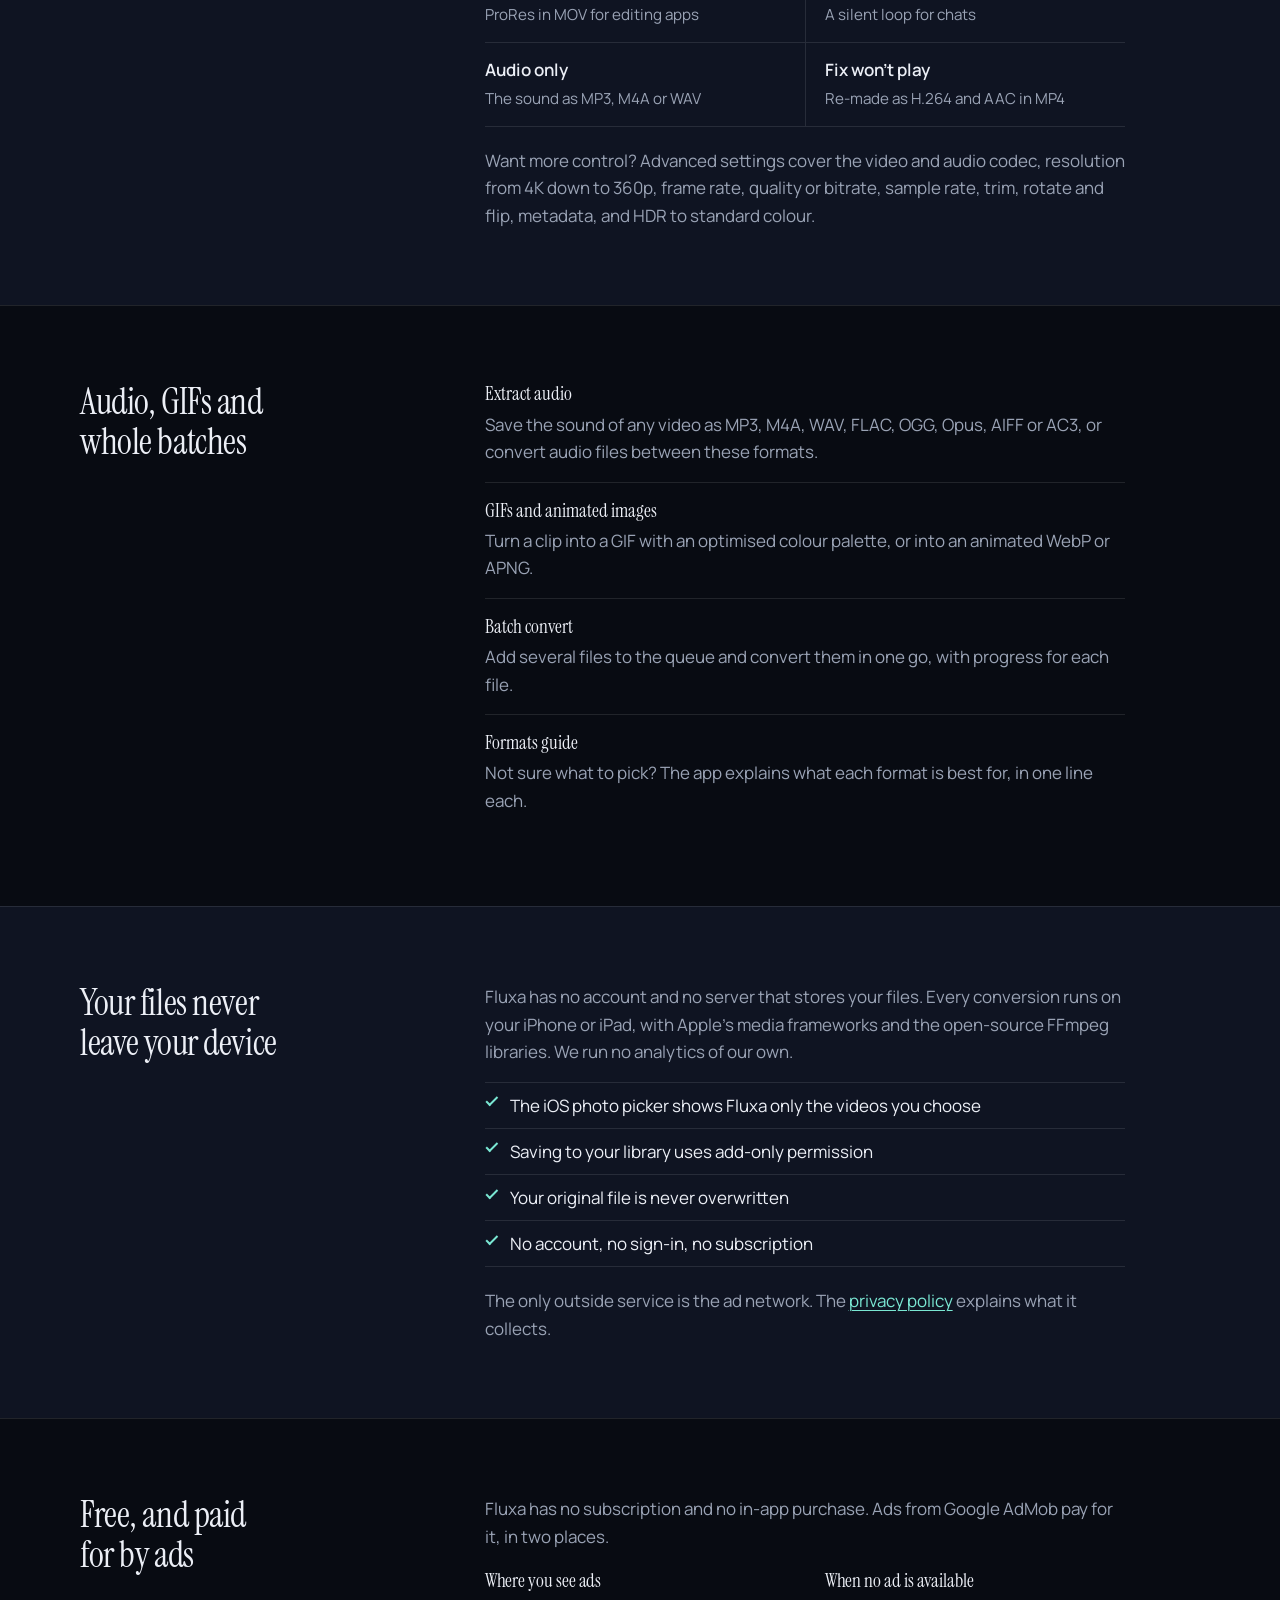
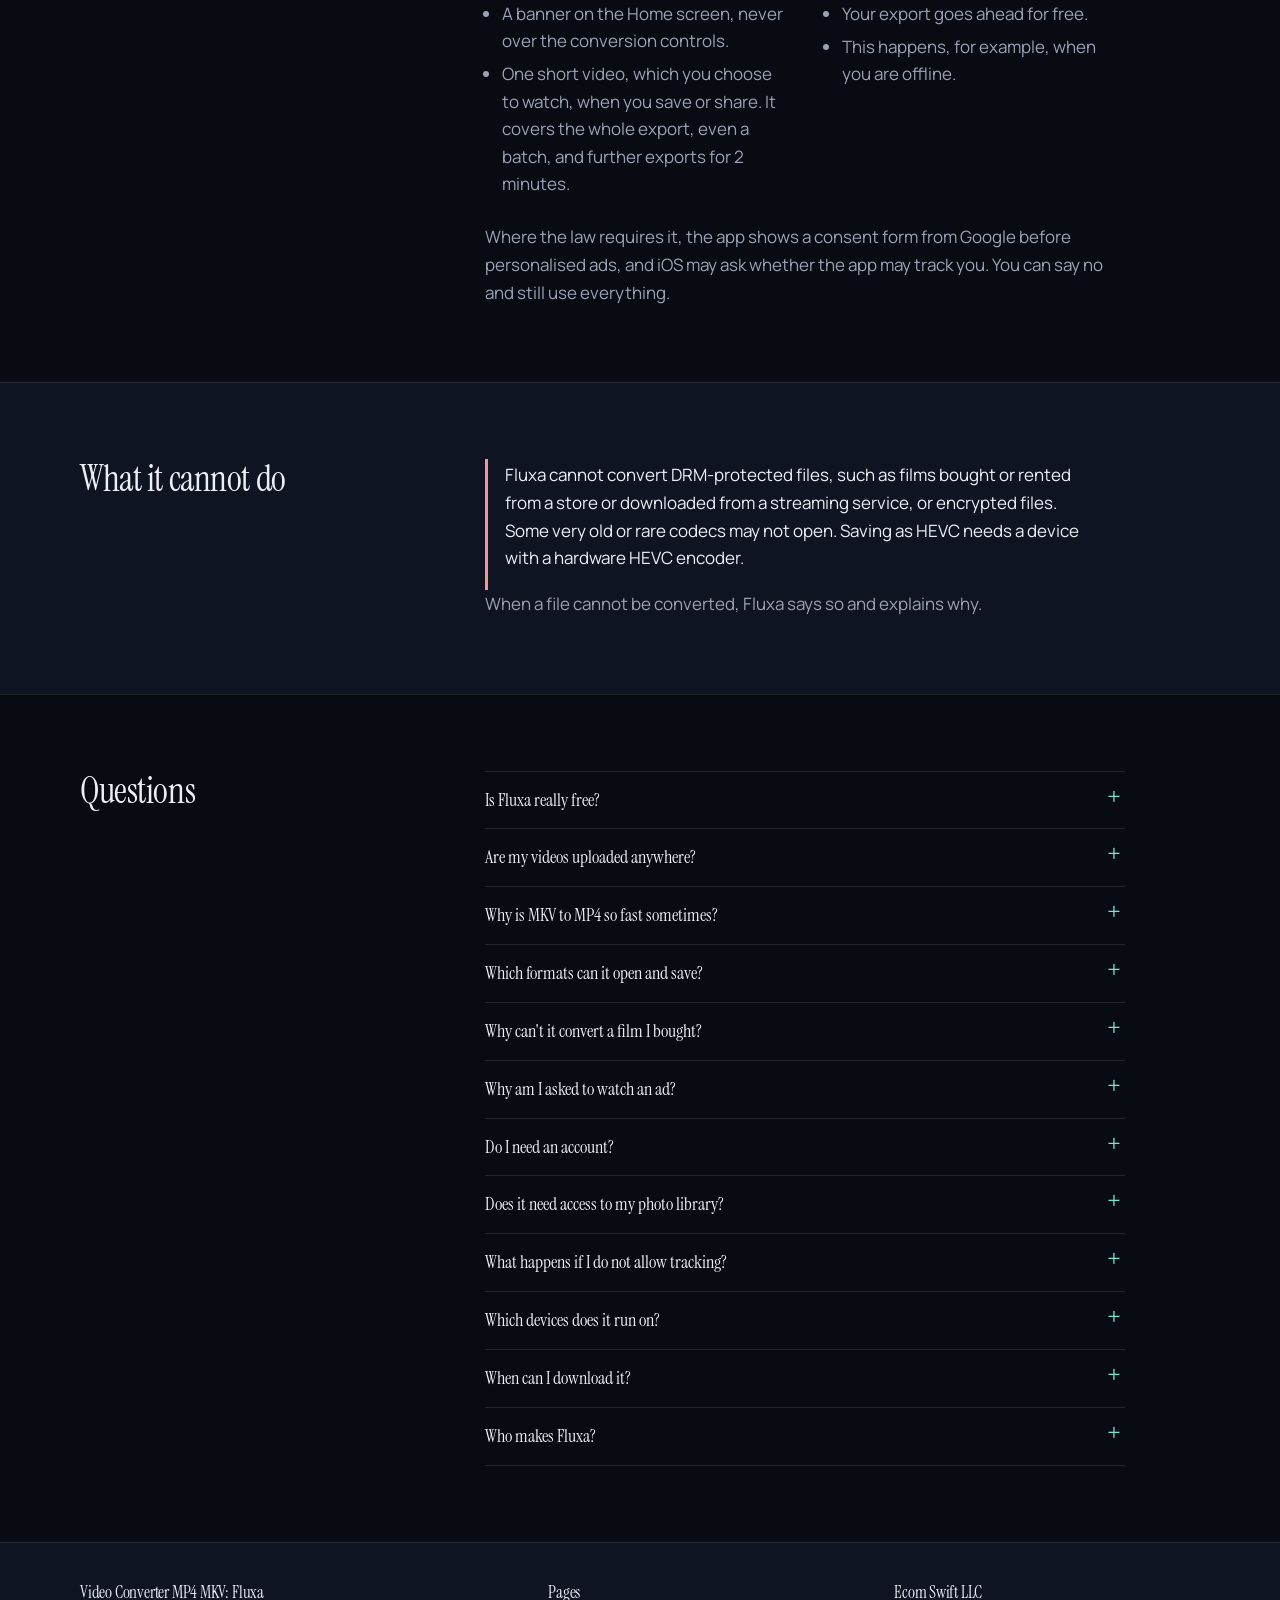
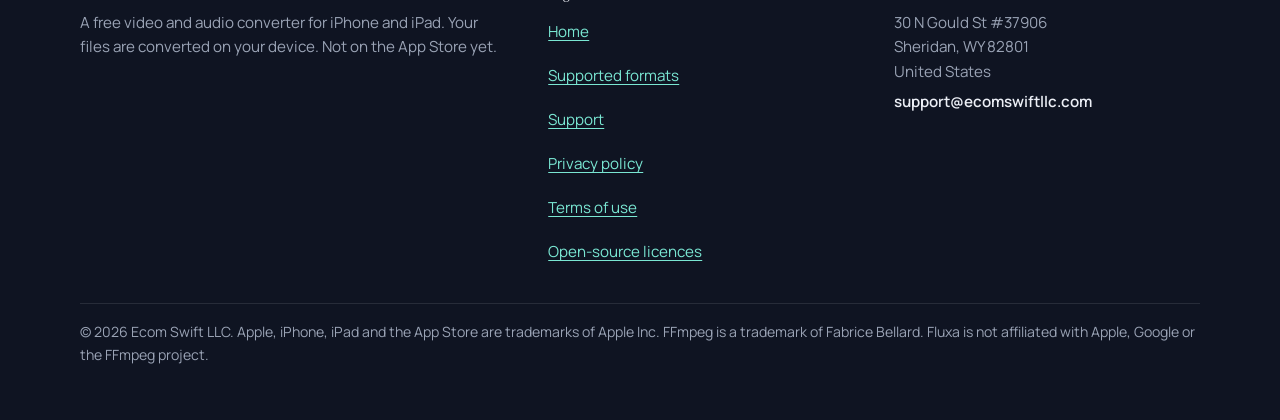
==== commit 9356c098: "Hide Theora/OGV output until the encoder ships; copy says 11 video formats Co-Authored-By: Claude So" ====
--- a/website/fluxa/index.html
+++ b/website/fluxa/index.html
@@ -55,7 +55,7 @@
     }
   },
   "featureList": [
-    "Convert between 12 video, 9 audio and 3 animated image formats",
+    "Convert between 11 video, 9 audio and 3 animated image formats",
     "Lossless re-wrap when the codecs already fit",
     "Presets for iPhone, Android, web, Windows, DVD players and editing",
     "Extract audio as MP3, M4A, WAV, FLAC and more",
@@ -99,7 +99,7 @@
       "name": "Which formats can it open and save?",
       "acceptedAnswer": {
         "@type": "Answer",
-        "text": "It opens MKV, AVI, WebM, WMV, FLV, MOV, MP4, MTS, VOB and many more, and saves 12 video formats, 9 audio formats and 3 animated image formats. The formats page has the full list with codecs."
+        "text": "It opens MKV, AVI, WebM, WMV, FLV, MOV, MP4, MTS, VOB and many more, and saves 11 video formats, 9 audio formats and 3 animated image formats. The formats page has the full list with codecs."
       }
     },
     {
@@ -147,7 +147,7 @@
       "name": "Which devices does it run on?",
       "acceptedAnswer": {
         "@type": "Answer",
-        "text": "iPhone and iPad with iOS 17 or iPadOS 17 or later, in portrait and landscape. Saving as HEVC uses the hardware encoder, which some older devices do not have; Fluxa then offers H.264."
+        "text": "iPhone and iPad with iOS 17 or iPadOS 17 or later, in portrait and landscape. Saving as HEVC uses the hardware encoder, which some older devices do not have; choose H.264 instead."
       }
     },
     {
@@ -322,13 +322,13 @@
         <details><summary>Is Fluxa really free?</summary><div class="answer"><p>Yes. There is no subscription, no in-app purchase, no paid version and no watermark. Ads from Google AdMob pay for the app: a banner on the Home screen, and one rewarded video that you choose to watch before you save or share.</p></div></details>
         <details><summary>Are my videos uploaded anywhere?</summary><div class="answer"><p>No. Fluxa converts every file on your iPhone or iPad. We never receive your videos, your audio or your file names.</p></div></details>
         <details><summary>Why is MKV to MP4 so fast sometimes?</summary><div class="answer"><p>Many MKV files already hold H.264 or HEVC video and AAC audio, which MP4 can hold too. Then Fluxa only moves the streams into the new container instead of re-encoding them. It takes seconds and the picture and sound are exactly the same.</p></div></details>
-        <details><summary>Which formats can it open and save?</summary><div class="answer"><p>It opens MKV, AVI, WebM, WMV, FLV, MOV, MP4, MTS, VOB and many more, and saves 12 video formats, 9 audio formats and 3 animated image formats. The <a href="formats/">formats page</a> has the full list with codecs.</p></div></details>
+        <details><summary>Which formats can it open and save?</summary><div class="answer"><p>It opens MKV, AVI, WebM, WMV, FLV, MOV, MP4, MTS, VOB and many more, and saves 11 video formats, 9 audio formats and 3 animated image formats. The <a href="formats/">formats page</a> has the full list with codecs.</p></div></details>
         <details><summary>Why can&#x27;t it convert a film I bought?</summary><div class="answer"><p>Films and shows bought or rented from a store, or downloaded from a streaming service, are protected by DRM. Fluxa cannot read protected or encrypted files, and it tells you so instead of failing quietly.</p></div></details>
         <details><summary>Why am I asked to watch an ad?</summary><div class="answer"><p>When you save or share, the app offers one short video that you choose to watch. One watched ad covers that export, even a whole batch, and further exports for 2 minutes. If you choose Not now, nothing is saved and you can try again any time. If no ad is available, for example when you are offline, the export goes ahead anyway. Choosing formats and converting never needs an ad.</p></div></details>
         <details><summary>Do I need an account?</summary><div class="answer"><p>No. There is no sign-in and no sign-up.</p></div></details>
         <details><summary>Does it need access to my photo library?</summary><div class="answer"><p>Not to open files. You pick videos with the iOS photo picker, and Fluxa sees only the ones you choose. To save a result, the app asks for add-only permission, which lets it add items and does not let it read your library. Files from the Files app need no permission.</p></div></details>
         <details><summary>What happens if I do not allow tracking?</summary><div class="answer"><p>The app works the same and the ads are less personalised. You can change the choice any time in iOS Settings under Privacy and Security, then Tracking. Fluxa runs no analytics of its own.</p></div></details>
-        <details><summary>Which devices does it run on?</summary><div class="answer"><p>iPhone and iPad with iOS 17 or iPadOS 17 or later, in portrait and landscape. Saving as HEVC uses the hardware encoder, which some older devices do not have; Fluxa then offers H.264.</p></div></details>
+        <details><summary>Which devices does it run on?</summary><div class="answer"><p>iPhone and iPad with iOS 17 or iPadOS 17 or later, in portrait and landscape. Saving as HEVC uses the hardware encoder, which some older devices do not have; choose H.264 instead.</p></div></details>
         <details><summary>When can I download it?</summary><div class="answer"><p>Fluxa is not on the App Store yet, so there is no download link. This page will link to the App Store listing once the app is available.</p></div></details>
         <details><summary>Who makes Fluxa?</summary><div class="answer"><p>Ecom Swift LLC, a company registered in Wyoming, United States. You can reach us on the <a href="support/">support page</a>.</p></div></details>
       </div>
--- a/website/fluxa/assets/site.css
+++ b/website/fluxa/assets/site.css
@@ -1,6 +1,9 @@
-/* Fluxa site. System fonts only, no external requests. Dark by design, like the app.
+/* Fluxa site. Self-hosted fonts (Instrument Serif and Manrope, SIL OFL), no external requests. Dark by design, like the app.
    Layout: one calm reading column per section, section titles in a left rail on wide screens.
    Memorable element: the hero specimen, a real file turning into another format along an aurora line. */
+@font-face { font-family: "Instrument Serif"; src: url("fonts/InstrumentSerif-Regular.ttf") format("truetype"); font-weight: 400; font-style: normal; font-display: swap; }
+@font-face { font-family: "Instrument Serif"; src: url("fonts/InstrumentSerif-Italic.ttf") format("truetype"); font-weight: 400; font-style: italic; font-display: swap; }
+@font-face { font-family: "Manrope"; src: url("fonts/Manrope-Variable.ttf") format("truetype"); font-weight: 200 800; font-style: normal; font-display: swap; }
 :root {
   --ink: #080B12;        /* page */
   --surface: #0F1422;    /* bands, footer */
@@ -13,8 +16,8 @@
   --violet: #9C8CFF;     /* decorative only */
   --on-accent: #04110F;
   --danger: #F2998F;
-  --serif: "New York", ui-serif, "Iowan Old Style", "Palatino Linotype", Palatino, Charter, Georgia, serif;
-  --sans: -apple-system, BlinkMacSystemFont, "SF Pro Text", system-ui, "Segoe UI", Roboto, "Helvetica Neue", Arial, sans-serif;
+  --serif: "Instrument Serif", "New York", ui-serif, "Iowan Old Style", "Palatino Linotype", Palatino, Charter, Georgia, serif;
+  --sans: "Manrope", -apple-system, BlinkMacSystemFont, "SF Pro Text", system-ui, "Segoe UI", Roboto, "Helvetica Neue", Arial, sans-serif;
   --gutter: max(1rem, env(safe-area-inset-left, 0px));
   --gutter-r: max(1rem, env(safe-area-inset-right, 0px));
   --measure: 40rem;
@@ -48,7 +51,7 @@
 /* header */
 .site-header { padding-block: .9rem; border-bottom: 1px solid var(--hairline); }
 .site-header .wrap { display: flex; flex-wrap: wrap; align-items: center; justify-content: space-between; gap: .3rem 2rem; }
-.brand { display: inline-flex; align-items: center; gap: .55rem; min-height: 44px; text-decoration: none; color: var(--text); font-family: var(--serif); font-size: 1.5rem; font-weight: 500; letter-spacing: .005em; }
+.brand { display: inline-flex; align-items: center; gap: .55rem; min-height: 44px; text-decoration: none; color: var(--text); font-family: var(--serif); font-size: 1.7rem; font-weight: 400; letter-spacing: .005em; }
 .brand img { width: 36px; height: 36px; }
 .nav { display: flex; flex-wrap: wrap; gap: 0 1.4rem; font-size: .95rem; }
 .nav a { color: var(--text); text-decoration: none; min-height: 44px; display: inline-flex; align-items: center; }
@@ -56,7 +59,7 @@
 .nav a[aria-current="page"] { color: var(--mint); font-weight: 600; }
 
 /* type */
-h1, h2, h3 { font-family: var(--serif); font-weight: 500; line-height: 1.1; letter-spacing: -.012em; margin: 0; text-wrap: balance; color: var(--text); }
+h1, h2, h3 { font-family: var(--serif); font-weight: 400; line-height: 1.1; letter-spacing: -.012em; margin: 0; text-wrap: balance; color: var(--text); }
 h1 { font-size: clamp(2.5rem, 5.6vw, 4.3rem); letter-spacing: -.022em; }
 h2 { font-size: clamp(1.65rem, 3vw, 2.25rem); }
 h3 { font-size: 1.2rem; letter-spacing: -.004em; }
